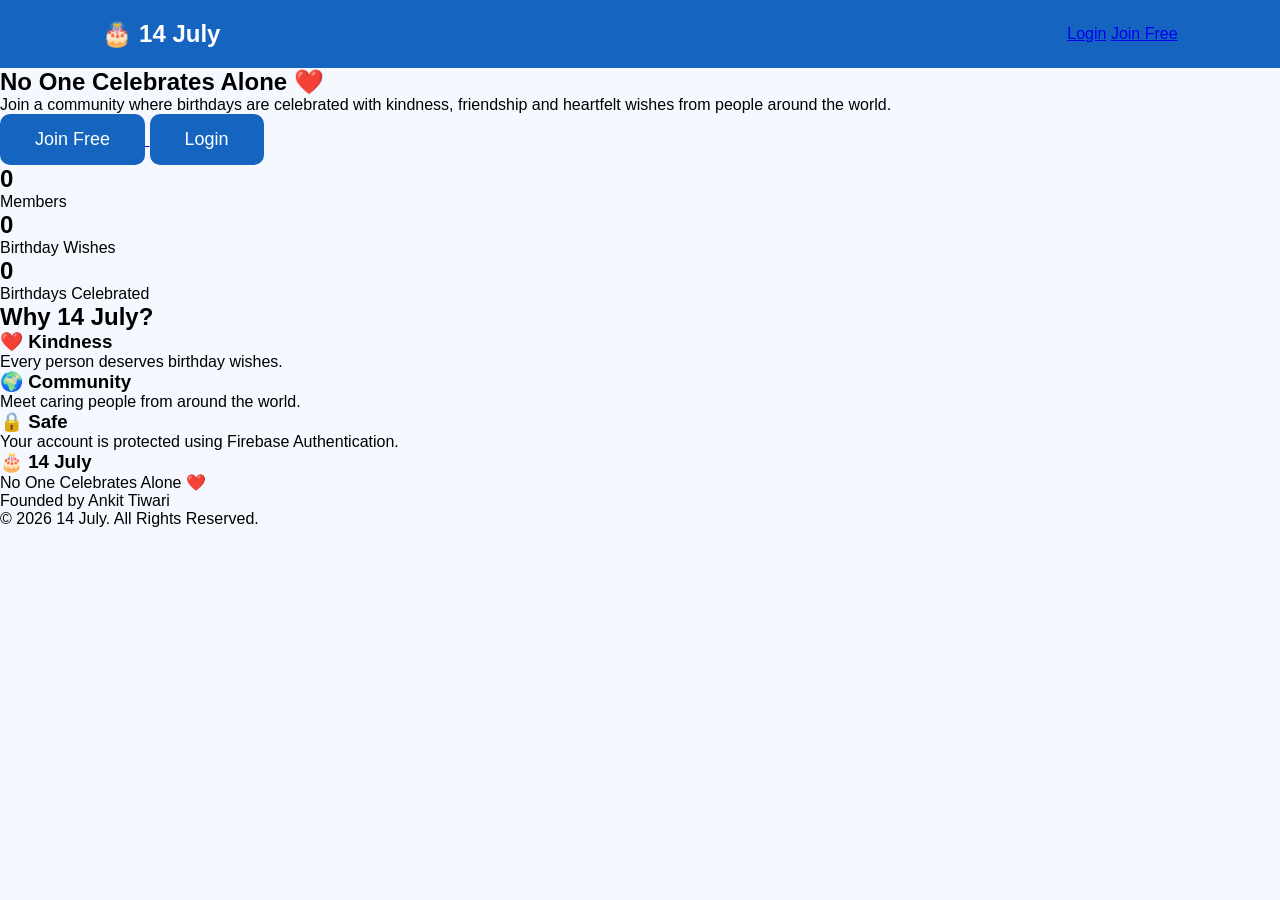
==== index.html @ d5cf1ef7 "Update index.html Signed-off-by: ankittiwari43344343-sketch <ankittiwari43344343@gmail.com>" ====
<!DOCTYPE html>
<html lang="en">
<head>
<meta charset="UTF-8">
<meta name="viewport" content="width=device-width, initial-scale=1.0">
<meta name="google-site-verification" content="__Jgooq0e42P83qPPJR_rXi9gDeQZb2mN57M9e2gWXY" />

<title>14 July | No One Celebrates Alone</title>

<meta name="description" content="14 July is a community where no one celebrates their birthday alone. Send birthday wishes and spread kindness.">

<link rel="stylesheet" href="style.css">
</head>

<body>

<header>
    <div class="logo">
        <h2>🎂 14 July</h2>
    </div>

    <nav>
        <a href="login.html">Login</a>
        <a href="signup.html" class="signup">Join Free</a>
    </nav>
</header>

<section class="hero">

    <div class="hero-text">

        <h1>No One Celebrates Alone ❤️</h1>

        <p>
            Join a community where birthdays are celebrated with kindness,
            friendship and heartfelt wishes from people around the world.
        </p>

        <div class="buttons">

            <a href="signup.html">
                <button class="primary">
                    Join Free
                </button>
            </a>

            <a href="login.html">
                <button class="secondary">
                    Login
                </button>
            </a>

        </div>

    </div>

</section>

<section class="stats">

<div class="card">
<h2>0</h2>
<p>Members</p>
</div>

<div class="card">
<h2>0</h2>
<p>Birthday Wishes</p>
</div>

<div class="card">
<h2>0</h2>
<p>Birthdays Celebrated</p>
</div>

</section>

<section class="about">

<h2>Why 14 July?</h2>

<div class="features">

<div class="feature">
<h3>❤️ Kindness</h3>
<p>Every person deserves birthday wishes.</p>
</div>

<div class="feature">
<h3>🌍 Community</h3>
<p>Meet caring people from around the world.</p>
</div>

<div class="feature">
<h3>🔒 Safe</h3>
<p>Your account is protected using Firebase Authentication.</p>
</div>

</div>

</section>

<footer>

<h3>🎂 14 July</h3>

<p>No One Celebrates Alone ❤️</p>

<p>Founded by Ankit Tiwari</p>

<p>© 2026 14 July. All Rights Reserved.</p>

</footer>

</body>
</html>
---- style.css ----
*{
margin:0;
padding:0;
box-sizing:border-box;
font-family:Arial,sans-serif;
}

body{
background:#f5f9ff;
}

header{
background:#1565c0;
color:white;
padding:20px 8%;
display:flex;
justify-content:space-between;
align-items:center;
}

header p{
font-size:14px;
}

.container{
display:flex;
justify-content:space-between;
align-items:center;
padding:60px 8%;
flex-wrap:wrap;
}

.left{
max-width:500px;
}

.left h1{
font-size:45px;
color:#1565c0;
margin-bottom:20px;
}

.left p{
font-size:20px;
color:#555;
margin-bottom:30px;
}

button{
background:#1565c0;
color:white;
border:none;
padding:15px 35px;
border-radius:10px;
font-size:18px;
cursor:pointer;
}

.right{
background:white;
padding:40px;
border-radius:20px;
box-shadow:0 10px 30px rgba(0,0,0,.15);
max-width:350px;
text-align:center;
}

.right h2{
color:#1565c0;
margin-bottom:15px;
}

@media(max-width:768px){
.container{
flex-direction:column;
text-align:center;
}

.left{
margin-bottom:40px;
}
}
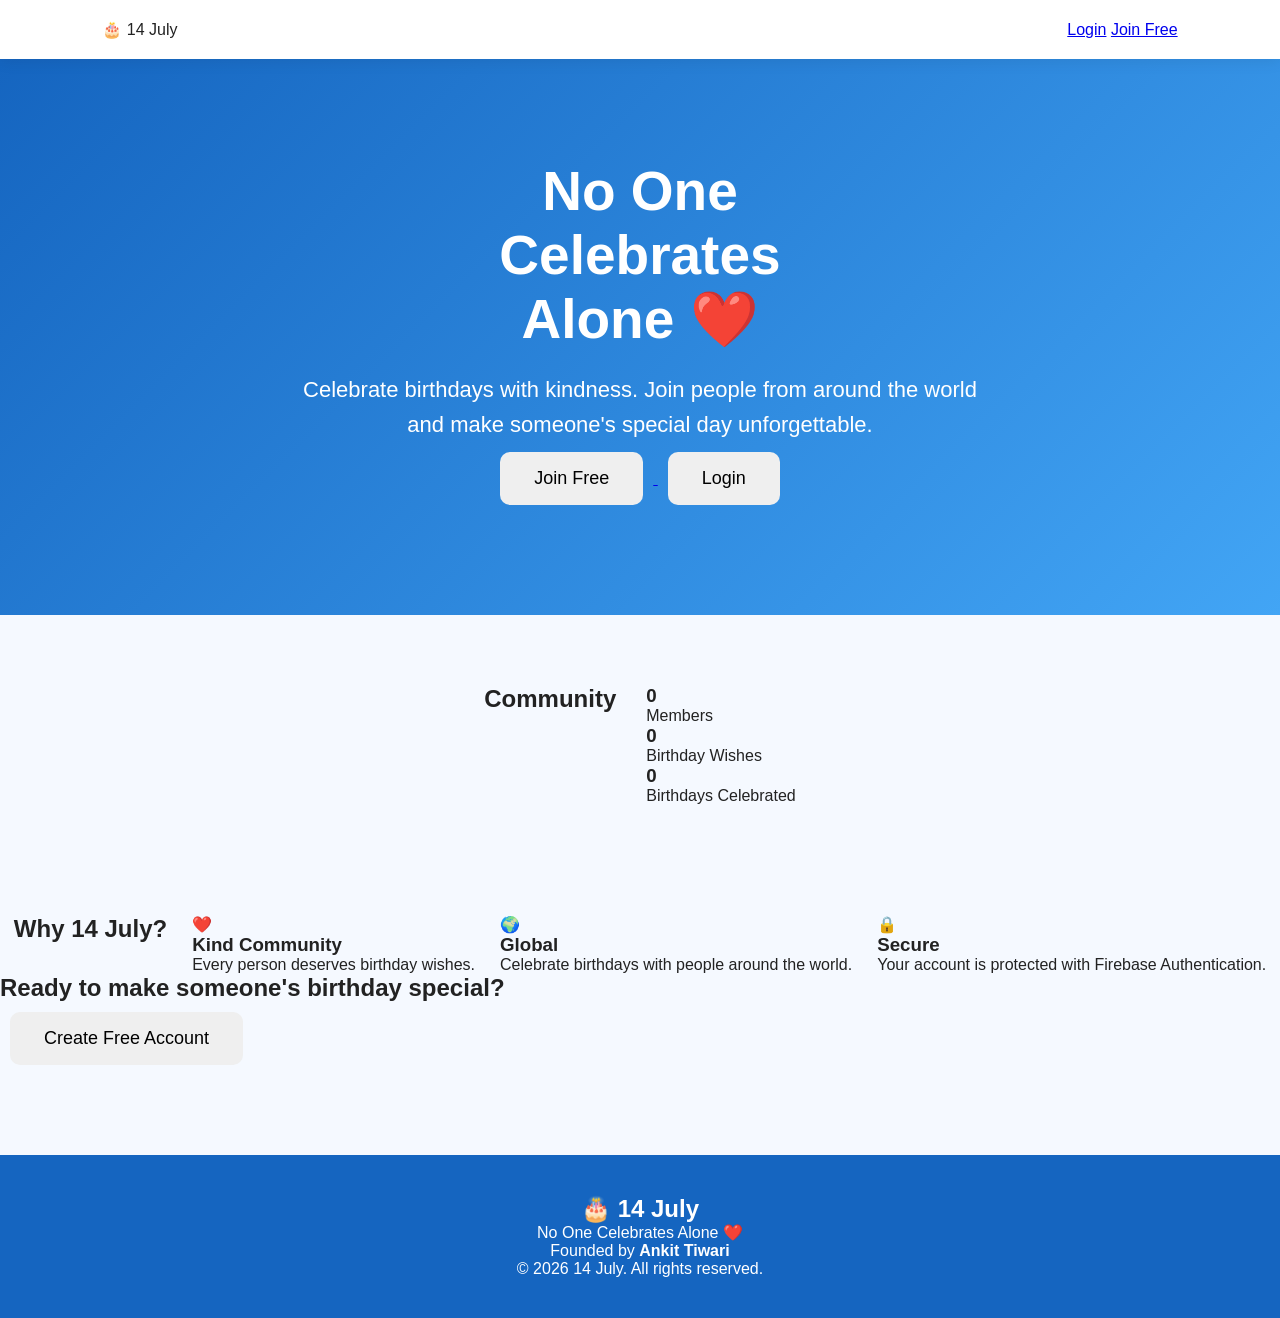
==== commit 4c2cc8ab: "Update index.html Signed-off-by: ankittiwari43344343-sketch <ankittiwari43344343@gmail.com>" ====
--- a/index.html
+++ b/index.html
@@ -3,51 +3,51 @@
 <head>
 <meta charset="UTF-8">
 <meta name="viewport" content="width=device-width, initial-scale=1.0">
+
 <meta name="google-site-verification" content="__Jgooq0e42P83qPPJR_rXi9gDeQZb2mN57M9e2gWXY" />
 
 <title>14 July | No One Celebrates Alone</title>
 
-<meta name="description" content="14 July is a community where no one celebrates their birthday alone. Send birthday wishes and spread kindness.">
+<meta name="description" content="A community where nobody celebrates their birthday alone.">
 
 <link rel="stylesheet" href="style.css">
 </head>
 
 <body>
 
-<header>
+<header class="navbar">
+
     <div class="logo">
-        <h2>🎂 14 July</h2>
+        🎂 <span>14 July</span>
     </div>
 
-    <nav>
-        <a href="login.html">Login</a>
-        <a href="signup.html" class="signup">Join Free</a>
-    </nav>
+    <div class="nav-buttons">
+        <a href="login.html" class="login-btn">Login</a>
+        <a href="signup.html" class="join-btn">Join Free</a>
+    </div>
+
 </header>
 
 <section class="hero">
 
-    <div class="hero-text">
+    <div class="hero-content">
 
-        <h1>No One Celebrates Alone ❤️</h1>
+        <h1>No One<br>Celebrates<br>Alone ❤️</h1>
 
         <p>
-            Join a community where birthdays are celebrated with kindness,
-            friendship and heartfelt wishes from people around the world.
+            Celebrate birthdays with kindness.
+            Join people from around the world and
+            make someone's special day unforgettable.
         </p>
 
-        <div class="buttons">
+        <div class="hero-buttons">
 
             <a href="signup.html">
-                <button class="primary">
-                    Join Free
-                </button>
+                <button class="primary-btn">Join Free</button>
             </a>
 
             <a href="login.html">
-                <button class="secondary">
-                    Login
-                </button>
+                <button class="secondary-btn">Login</button>
             </a>
 
         </div>
@@ -58,57 +58,72 @@
 
 <section class="stats">
 
-<div class="card">
-<h2>0</h2>
-<p>Members</p>
-</div>
+    <h2>Community</h2>
 
-<div class="card">
-<h2>0</h2>
-<p>Birthday Wishes</p>
-</div>
+    <div class="stats-grid">
 
-<div class="card">
-<h2>0</h2>
-<p>Birthdays Celebrated</p>
-</div>
+        <div class="stat-card">
+            <h3>0</h3>
+            <p>Members</p>
+        </div>
+
+        <div class="stat-card">
+            <h3>0</h3>
+            <p>Birthday Wishes</p>
+        </div>
+
+        <div class="stat-card">
+            <h3>0</h3>
+            <p>Birthdays Celebrated</p>
+        </div>
+
+    </div>
 
 </section>
 
-<section class="about">
+<section class="features">
 
-<h2>Why 14 July?</h2>
+    <h2>Why 14 July?</h2>
 
-<div class="features">
+    <div class="feature-card">
+        ❤️
+        <h3>Kind Community</h3>
+        <p>Every person deserves birthday wishes.</p>
+    </div>
 
-<div class="feature">
-<h3>❤️ Kindness</h3>
-<p>Every person deserves birthday wishes.</p>
-</div>
+    <div class="feature-card">
+        🌍
+        <h3>Global</h3>
+        <p>Celebrate birthdays with people around the world.</p>
+    </div>
 
-<div class="feature">
-<h3>🌍 Community</h3>
-<p>Meet caring people from around the world.</p>
-</div>
+    <div class="feature-card">
+        🔒
+        <h3>Secure</h3>
+        <p>Your account is protected with Firebase Authentication.</p>
+    </div>
 
-<div class="feature">
-<h3>🔒 Safe</h3>
-<p>Your account is protected using Firebase Authentication.</p>
-</div>
+</section>
 
-</div>
+<section class="cta">
+
+    <h2>Ready to make someone's birthday special?</h2>
+
+    <a href="signup.html">
+        <button class="primary-btn">Create Free Account</button>
+    </a>
 
 </section>
 
 <footer>
 
-<h3>🎂 14 July</h3>
+    <h2>🎂 14 July</h2>
 
-<p>No One Celebrates Alone ❤️</p>
+    <p>No One Celebrates Alone ❤️</p>
 
-<p>Founded by Ankit Tiwari</p>
+    <p>Founded by <strong>Ankit Tiwari</strong></p>
 
-<p>© 2026 14 July. All Rights Reserved.</p>
+    <p>© 2026 14 July. All rights reserved.</p>
 
 </footer>
 
--- a/style.css
+++ b/style.css
@@ -1,82 +1,164 @@
 *{
-margin:0;
-padding:0;
-box-sizing:border-box;
-font-family:Arial,sans-serif;
+    margin:0;
+    padding:0;
+    box-sizing:border-box;
+    font-family:Arial,sans-serif;
 }
 
 body{
-background:#f5f9ff;
+    background:#f5f9ff;
+    color:#222;
 }
 
 header{
-background:#1565c0;
-color:white;
-padding:20px 8%;
-display:flex;
-justify-content:space-between;
-align-items:center;
+    display:flex;
+    justify-content:space-between;
+    align-items:center;
+    padding:20px 8%;
+    background:white;
+    box-shadow:0 2px 15px rgba(0,0,0,.08);
+    position:sticky;
+    top:0;
 }
 
-header p{
-font-size:14px;
+.logo h2{
+    color:#1565c0;
 }
 
-.container{
-display:flex;
-justify-content:space-between;
-align-items:center;
-padding:60px 8%;
-flex-wrap:wrap;
+nav a{
+    text-decoration:none;
+    color:#1565c0;
+    margin-left:20px;
+    font-weight:bold;
 }
 
-.left{
-max-width:500px;
+.signup{
+    background:#1565c0;
+    color:white;
+    padding:10px 20px;
+    border-radius:8px;
 }
 
-.left h1{
-font-size:45px;
-color:#1565c0;
-margin-bottom:20px;
+.hero{
+    display:flex;
+    justify-content:center;
+    align-items:center;
+    text-align:center;
+    padding:100px 20px;
+    background:linear-gradient(135deg,#1565c0,#42a5f5);
+    color:white;
 }
 
-.left p{
-font-size:20px;
-color:#555;
-margin-bottom:30px;
+.hero h1{
+    font-size:55px;
+    margin-bottom:20px;
+}
+
+.hero p{
+    font-size:22px;
+    max-width:700px;
+    margin:auto;
+    line-height:1.6;
+}
+
+.buttons{
+    margin-top:40px;
 }
 
 button{
-background:#1565c0;
-color:white;
-border:none;
-padding:15px 35px;
-border-radius:10px;
-font-size:18px;
-cursor:pointer;
+    border:none;
+    cursor:pointer;
+    border-radius:10px;
+    padding:16px 34px;
+    font-size:18px;
+    margin:10px;
+    transition:.3s;
 }
 
-.right{
-background:white;
-padding:40px;
-border-radius:20px;
-box-shadow:0 10px 30px rgba(0,0,0,.15);
-max-width:350px;
-text-align:center;
+.primary{
+    background:white;
+    color:#1565c0;
 }
 
-.right h2{
-color:#1565c0;
-margin-bottom:15px;
+.secondary{
+    background:transparent;
+    color:white;
+    border:2px solid white;
+}
+
+button:hover{
+    transform:translateY(-3px);
+}
+
+.stats{
+    display:flex;
+    justify-content:center;
+    gap:30px;
+    padding:70px 8%;
+    flex-wrap:wrap;
+}
+
+.card{
+    width:250px;
+    background:white;
+    border-radius:18px;
+    padding:35px;
+    text-align:center;
+    box-shadow:0 10px 25px rgba(0,0,0,.08);
+}
+
+.card h2{
+    color:#1565c0;
+    font-size:42px;
+}
+
+.about{
+    padding:80px 8%;
+    text-align:center;
+}
+
+.features{
+    display:flex;
+    justify-content:center;
+    gap:25px;
+    margin-top:40px;
+    flex-wrap:wrap;
+}
+
+.feature{
+    width:280px;
+    background:white;
+    padding:30px;
+    border-radius:18px;
+    box-shadow:0 10px 25px rgba(0,0,0,.08);
+}
+
+footer{
+    background:#1565c0;
+    color:white;
+    text-align:center;
+    padding:40px 20px;
+    margin-top:80px;
 }
 
 @media(max-width:768px){
-.container{
-flex-direction:column;
-text-align:center;
+
+.hero h1{
+    font-size:38px;
 }
 
-.left{
-margin-bottom:40px;
+.hero p{
+    font-size:18px;
 }
+
+header{
+    flex-direction:column;
+    gap:15px;
 }
+
+nav{
+    display:flex;
+    gap:15px;
+}
+
+}
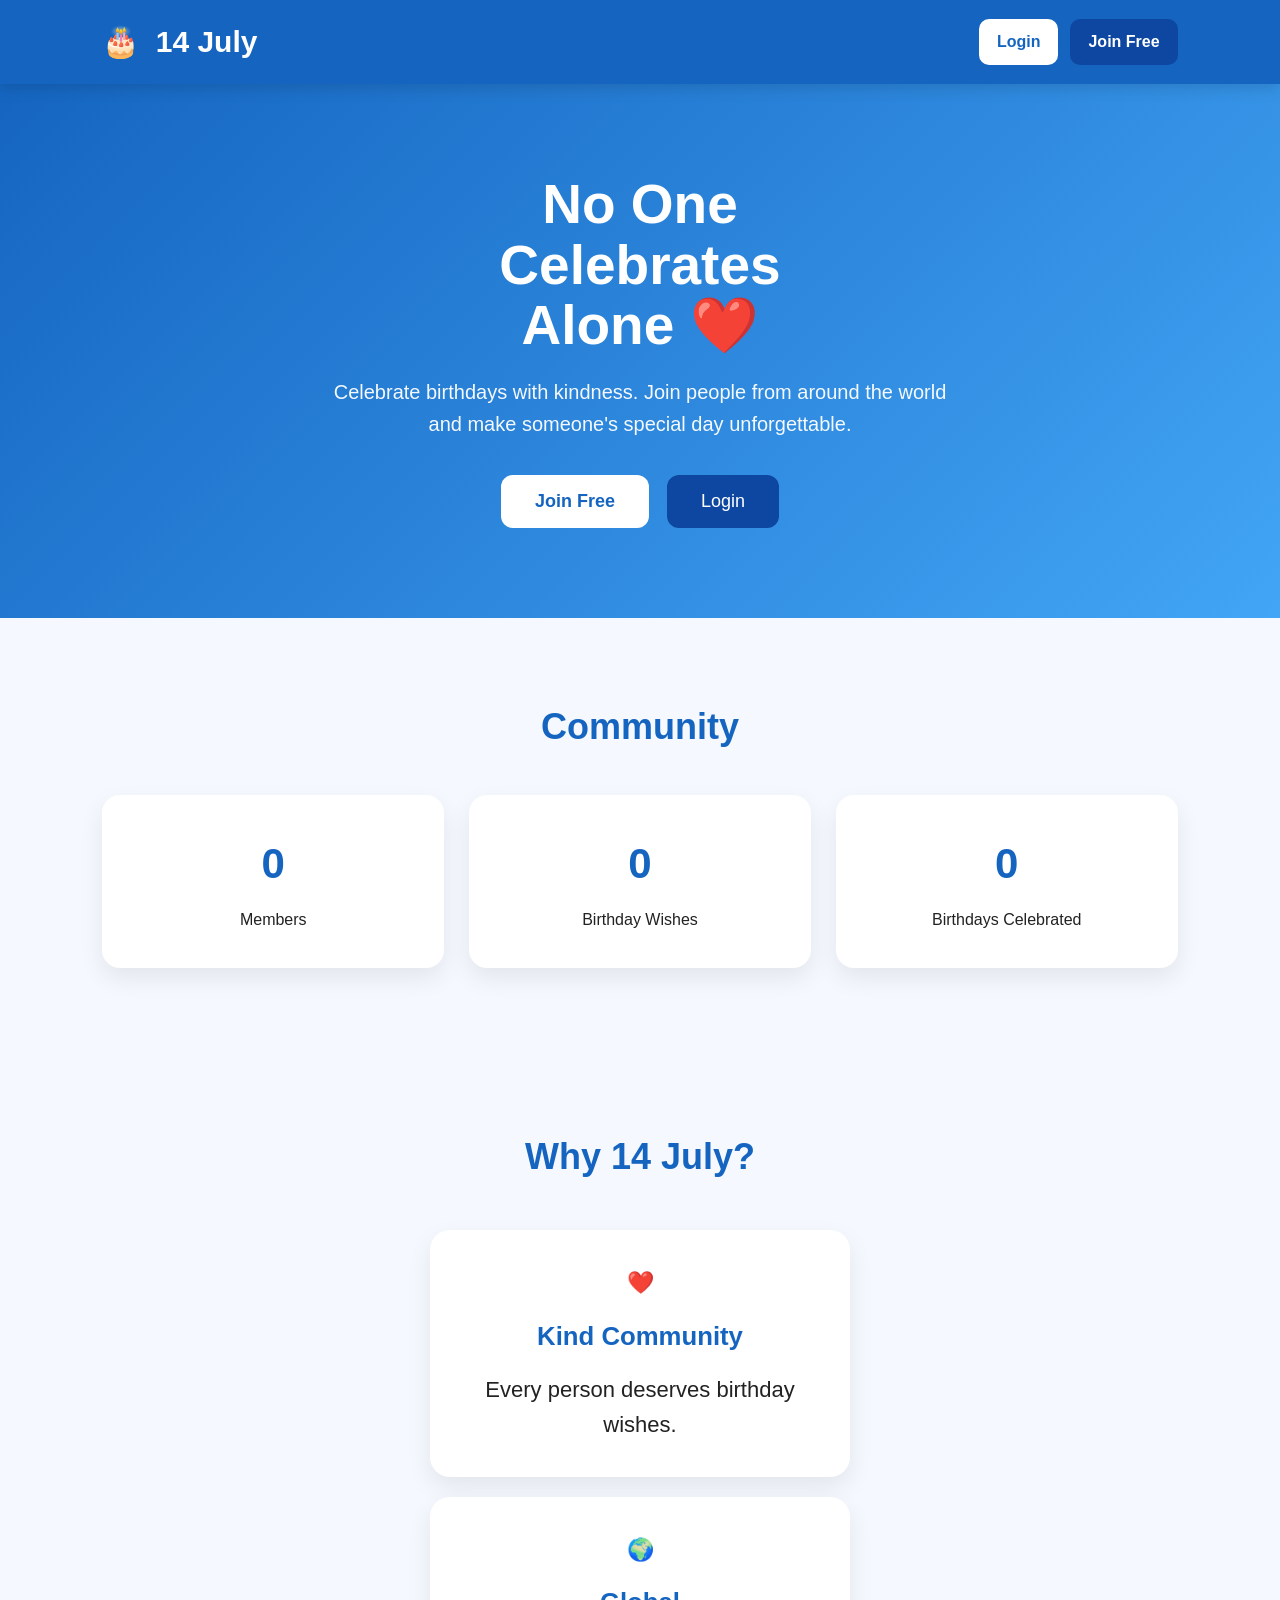
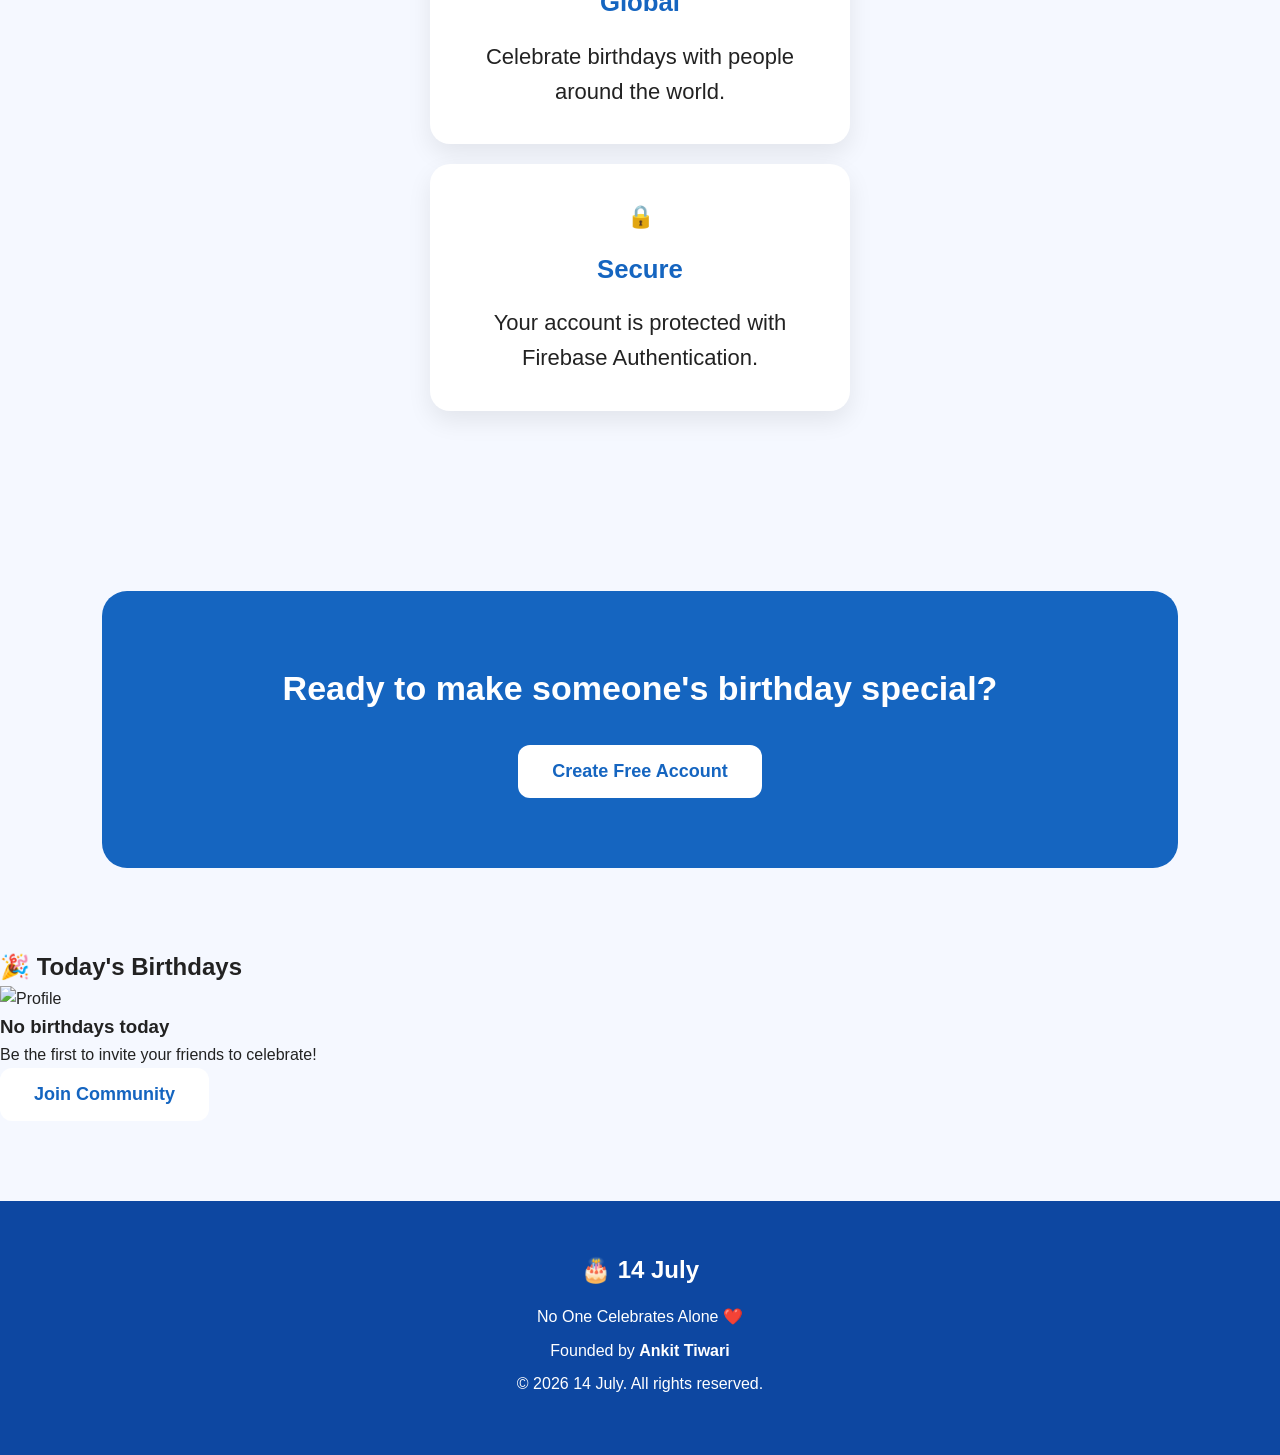
==== commit 247eb598: "Update index.html Signed-off-by: ankittiwari43344343-sketch <ankittiwari43344343@gmail.com>" ====
--- a/index.html
+++ b/index.html
@@ -114,6 +114,25 @@
     </a>
 
 </section>
+    <section class="today-birthday">
+
+<h2>🎉 Today's Birthdays</h2>
+
+<div class="birthday-card">
+
+<img src="https://via.placeholder.com/80" alt="Profile">
+
+<h3>No birthdays today</h3>
+
+<p>Be the first to invite your friends to celebrate!</p>
+
+<a href="signup.html">
+<button class="primary-btn">Join Community</button>
+</a>
+
+</div>
+
+    </section>
 
 <footer>
 
--- a/style.css
+++ b/style.css
@@ -1,164 +1,253 @@
 *{
-    margin:0;
-    padding:0;
-    box-sizing:border-box;
-    font-family:Arial,sans-serif;
+margin:0;
+padding:0;
+box-sizing:border-box;
+font-family:Arial,sans-serif;
 }
 
 body{
-    background:#f5f9ff;
-    color:#222;
-}
-
-header{
-    display:flex;
-    justify-content:space-between;
-    align-items:center;
-    padding:20px 8%;
-    background:white;
-    box-shadow:0 2px 15px rgba(0,0,0,.08);
-    position:sticky;
-    top:0;
-}
-
-.logo h2{
-    color:#1565c0;
-}
-
-nav a{
-    text-decoration:none;
-    color:#1565c0;
-    margin-left:20px;
-    font-weight:bold;
-}
-
-.signup{
-    background:#1565c0;
-    color:white;
-    padding:10px 20px;
-    border-radius:8px;
+background:#f5f8ff;
+color:#222;
+line-height:1.6;
+}
+
+.navbar{
+display:flex;
+justify-content:space-between;
+align-items:center;
+padding:18px 8%;
+background:#1565c0;
+color:white;
+position:sticky;
+top:0;
+z-index:1000;
+box-shadow:0 3px 15px rgba(0,0,0,.15);
+}
+
+.logo{
+font-size:30px;
+font-weight:bold;
+}
+
+.logo span{
+margin-left:8px;
+}
+
+.nav-buttons{
+display:flex;
+gap:12px;
+}
+
+.nav-buttons a{
+text-decoration:none;
+padding:10px 18px;
+border-radius:10px;
+font-weight:bold;
+transition:.3s;
+}
+
+.login-btn{
+background:white;
+color:#1565c0;
+}
+
+.join-btn{
+background:#0d47a1;
+color:white;
 }
 
 .hero{
-    display:flex;
-    justify-content:center;
-    align-items:center;
-    text-align:center;
-    padding:100px 20px;
-    background:linear-gradient(135deg,#1565c0,#42a5f5);
-    color:white;
+padding:90px 8%;
+text-align:center;
+background:linear-gradient(135deg,#1565c0,#42a5f5);
+color:white;
 }
 
 .hero h1{
-    font-size:55px;
-    margin-bottom:20px;
+font-size:55px;
+margin-bottom:20px;
+line-height:1.1;
 }
 
 .hero p{
-    font-size:22px;
-    max-width:700px;
-    margin:auto;
-    line-height:1.6;
-}
-
-.buttons{
-    margin-top:40px;
+font-size:20px;
+max-width:650px;
+margin:auto;
+opacity:.95;
+}
+
+.hero-buttons{
+margin-top:35px;
+display:flex;
+justify-content:center;
+gap:18px;
+flex-wrap:wrap;
 }
 
 button{
-    border:none;
-    cursor:pointer;
-    border-radius:10px;
-    padding:16px 34px;
-    font-size:18px;
-    margin:10px;
-    transition:.3s;
-}
-
-.primary{
-    background:white;
-    color:#1565c0;
-}
-
-.secondary{
-    background:transparent;
-    color:white;
-    border:2px solid white;
+padding:16px 34px;
+border:none;
+border-radius:12px;
+font-size:18px;
+cursor:pointer;
+transition:.3s;
+}
+
+.primary-btn{
+background:white;
+color:#1565c0;
+font-weight:bold;
+}
+
+.secondary-btn{
+background:#0d47a1;
+color:white;
 }
 
 button:hover{
-    transform:translateY(-3px);
+transform:translateY(-4px);
 }
 
 .stats{
-    display:flex;
-    justify-content:center;
-    gap:30px;
-    padding:70px 8%;
-    flex-wrap:wrap;
-}
-
-.card{
-    width:250px;
-    background:white;
-    border-radius:18px;
-    padding:35px;
-    text-align:center;
-    box-shadow:0 10px 25px rgba(0,0,0,.08);
-}
-
-.card h2{
-    color:#1565c0;
-    font-size:42px;
-}
-
-.about{
-    padding:80px 8%;
-    text-align:center;
+padding:80px 8%;
+text-align:center;
+}
+
+.stats h2{
+font-size:36px;
+color:#1565c0;
+margin-bottom:40px;
+}
+
+.stats-grid{
+display:grid;
+grid-template-columns:repeat(auto-fit,minmax(220px,1fr));
+gap:25px;
+}
+
+.stat-card{
+background:white;
+padding:35px;
+border-radius:18px;
+box-shadow:0 10px 25px rgba(0,0,0,.08);
+}
+
+.stat-card h3{
+font-size:42px;
+color:#1565c0;
+margin-bottom:10px;
 }
 
 .features{
-    display:flex;
-    justify-content:center;
-    gap:25px;
-    margin-top:40px;
-    flex-wrap:wrap;
-}
-
-.feature{
-    width:280px;
-    background:white;
-    padding:30px;
-    border-radius:18px;
-    box-shadow:0 10px 25px rgba(0,0,0,.08);
+padding:80px 8%;
+text-align:center;
+}
+
+.features h2{
+font-size:36px;
+color:#1565c0;
+margin-bottom:45px;
+}
+
+.feature-card{
+background:white;
+padding:35px;
+margin:20px auto;
+max-width:420px;
+border-radius:20px;
+box-shadow:0 10px 25px rgba(0,0,0,.08);
+font-size:22px;
+}
+
+.feature-card h3{
+margin:15px 0;
+color:#1565c0;
+}
+
+.cta{
+margin:80px 8%;
+padding:70px 30px;
+text-align:center;
+background:#1565c0;
+color:white;
+border-radius:25px;
+}
+
+.cta h2{
+margin-bottom:30px;
+font-size:34px;
 }
 
 footer{
-    background:#1565c0;
-    color:white;
-    text-align:center;
-    padding:40px 20px;
-    margin-top:80px;
+margin-top:80px;
+padding:50px 20px;
+background:#0d47a1;
+color:white;
+text-align:center;
+}
+
+footer h2{
+margin-bottom:15px;
+}
+
+footer p{
+margin:8px 0;
 }
 
 @media(max-width:768px){
 
+.logo{
+font-size:22px;
+}
+
+.navbar{
+padding:15px;
+}
+
+.nav-buttons a{
+padding:8px 12px;
+font-size:14px;
+}
+
+.hero{
+padding:60px 20px;
+}
+
 .hero h1{
-    font-size:38px;
+font-size:42px;
 }
 
 .hero p{
-    font-size:18px;
-}
-
-header{
-    flex-direction:column;
-    gap:15px;
-}
-
-nav{
-    display:flex;
-    gap:15px;
-}
-
-}
+font-size:17px;
+}
+
+.hero-buttons{
+flex-direction:column;
+}
+
+.hero-buttons button{
+width:100%;
+}
+
+.stats{
+padding:50px 20px;
+}
+
+.features{
+padding:50px 20px;
+}
+
+.feature-card{
+max-width:100%;
+}
+
+.cta{
+margin:40px 20px;
+padding:40px 20px;
+}
+
+.cta h2{
+font-size:28px;
+}
+
+}
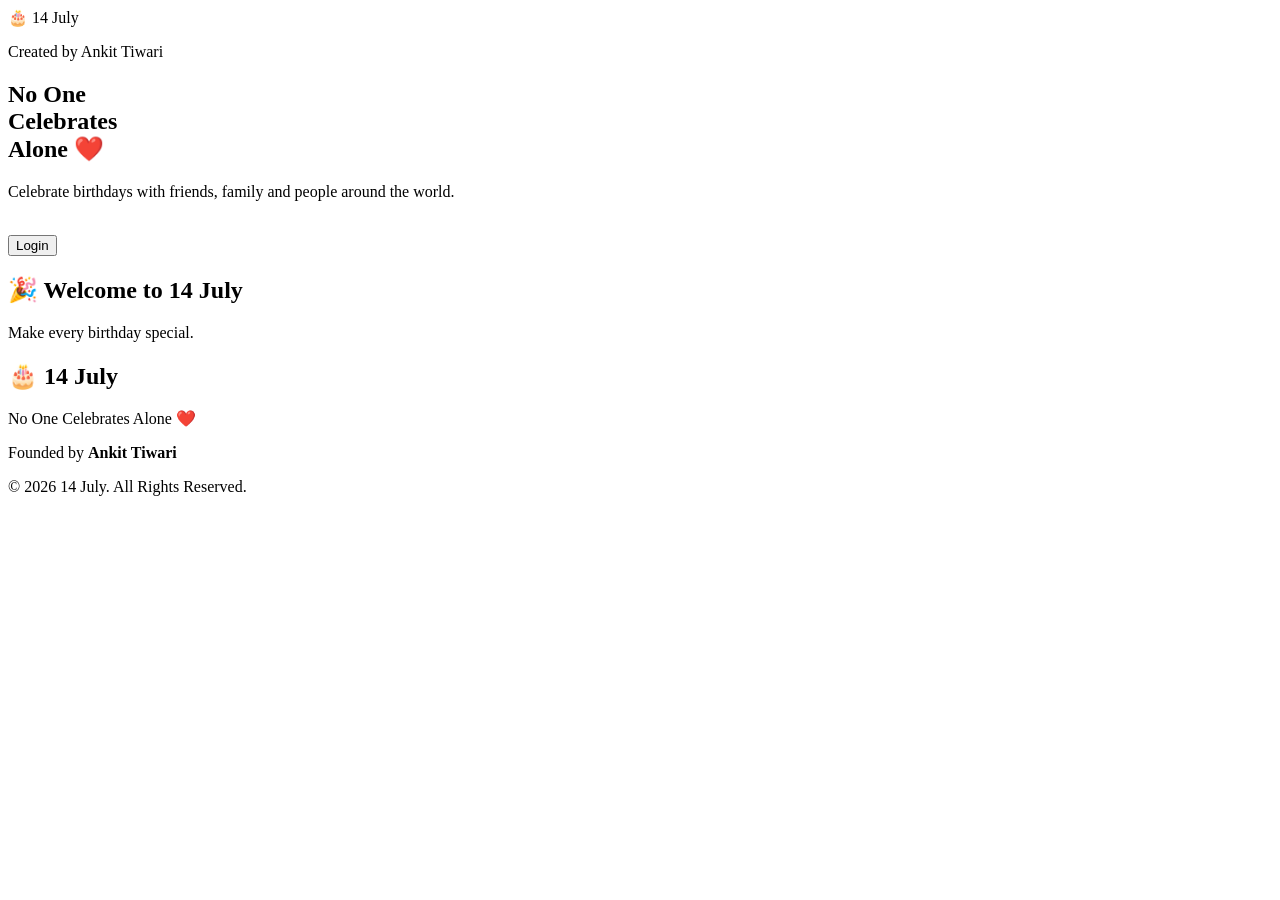
==== commit 0ab9e67f: "Update index.html Signed-off-by: ankittiwari43344343-sketch <ankittiwari43344343@gmail.com>" ====
--- a/index.html
+++ b/index.html
@@ -1,18 +1,3 @@
-<!DOCTYPE html>
-<html lang="en">
-<head>
-<meta charset="UTF-8">
-<meta name="viewport" content="width=device-width, initial-scale=1.0">
-
-<meta name="google-site-verification" content="__Jgooq0e42P83qPPJR_rXi9gDeQZb2mN57M9e2gWXY" />
-
-<title>14 July | No One Celebrates Alone</title>
-
-<meta name="description" content="A community where nobody celebrates their birthday alone.">
-
-<link rel="stylesheet" href="style.css">
-</head>
-
 <body>
 
 <header class="navbar">
@@ -21,130 +6,49 @@
         🎂 <span>14 July</span>
     </div>
 
-    <div class="nav-buttons">
-        <a href="login.html" class="login-btn">Login</a>
-        <a href="signup.html" class="join-btn">Join Free</a>
-    </div>
+    <p class="founder">Created by Ankit Tiwari</p>
 
 </header>
 
 <section class="hero">
 
-    <div class="hero-content">
+    <h1>No One<br>Celebrates<br>Alone ❤️</h1>
 
-        <h1>No One<br>Celebrates<br>Alone ❤️</h1>
+    <p>
+        Celebrate birthdays with friends,
+        family and people around the world.
+    </p>
 
-        <p>
-            Celebrate birthdays with kindness.
-            Join people from around the world and
-            make someone's special day unforgettable.
-        </p>
+    <br>
 
-        <div class="hero-buttons">
+    <a href="login.html">
+        <button class="primary-btn">Login</button>
+    </a>
 
-            <a href="signup.html">
-                <button class="primary-btn">Join Free</button>
-            </a>
+</section>
 
-            <a href="login.html">
-                <button class="secondary-btn">Login</button>
-            </a>
+<section class="welcome">
 
-        </div>
+    <div class="welcome-card">
+
+        <h2>🎉 Welcome to 14 July</h2>
+
+        <p>Make every birthday special.</p>
 
     </div>
 
 </section>
 
-<section class="stats">
-
-    <h2>Community</h2>
-
-    <div class="stats-grid">
-
-        <div class="stat-card">
-            <h3>0</h3>
-            <p>Members</p>
-        </div>
-
-        <div class="stat-card">
-            <h3>0</h3>
-            <p>Birthday Wishes</p>
-        </div>
-
-        <div class="stat-card">
-            <h3>0</h3>
-            <p>Birthdays Celebrated</p>
-        </div>
-
-    </div>
-
-</section>
-
-<section class="features">
-
-    <h2>Why 14 July?</h2>
-
-    <div class="feature-card">
-        ❤️
-        <h3>Kind Community</h3>
-        <p>Every person deserves birthday wishes.</p>
-    </div>
-
-    <div class="feature-card">
-        🌍
-        <h3>Global</h3>
-        <p>Celebrate birthdays with people around the world.</p>
-    </div>
-
-    <div class="feature-card">
-        🔒
-        <h3>Secure</h3>
-        <p>Your account is protected with Firebase Authentication.</p>
-    </div>
-
-</section>
-
-<section class="cta">
-
-    <h2>Ready to make someone's birthday special?</h2>
-
-    <a href="signup.html">
-        <button class="primary-btn">Create Free Account</button>
-    </a>
-
-</section>
-    <section class="today-birthday">
-
-<h2>🎉 Today's Birthdays</h2>
-
-<div class="birthday-card">
-
-<img src="https://via.placeholder.com/80" alt="Profile">
-
-<h3>No birthdays today</h3>
-
-<p>Be the first to invite your friends to celebrate!</p>
-
-<a href="signup.html">
-<button class="primary-btn">Join Community</button>
-</a>
-
-</div>
-
-    </section>
-
 <footer>
 
-    <h2>🎂 14 July</h2>
+<h2>🎂 14 July</h2>
 
-    <p>No One Celebrates Alone ❤️</p>
+<p>No One Celebrates Alone ❤️</p>
 
-    <p>Founded by <strong>Ankit Tiwari</strong></p>
+<p>Founded by <strong>Ankit Tiwari</strong></p>
 
-    <p>© 2026 14 July. All rights reserved.</p>
+<p>© 2026 14 July. All Rights Reserved.</p>
 
 </footer>
 
 </body>
-</html>
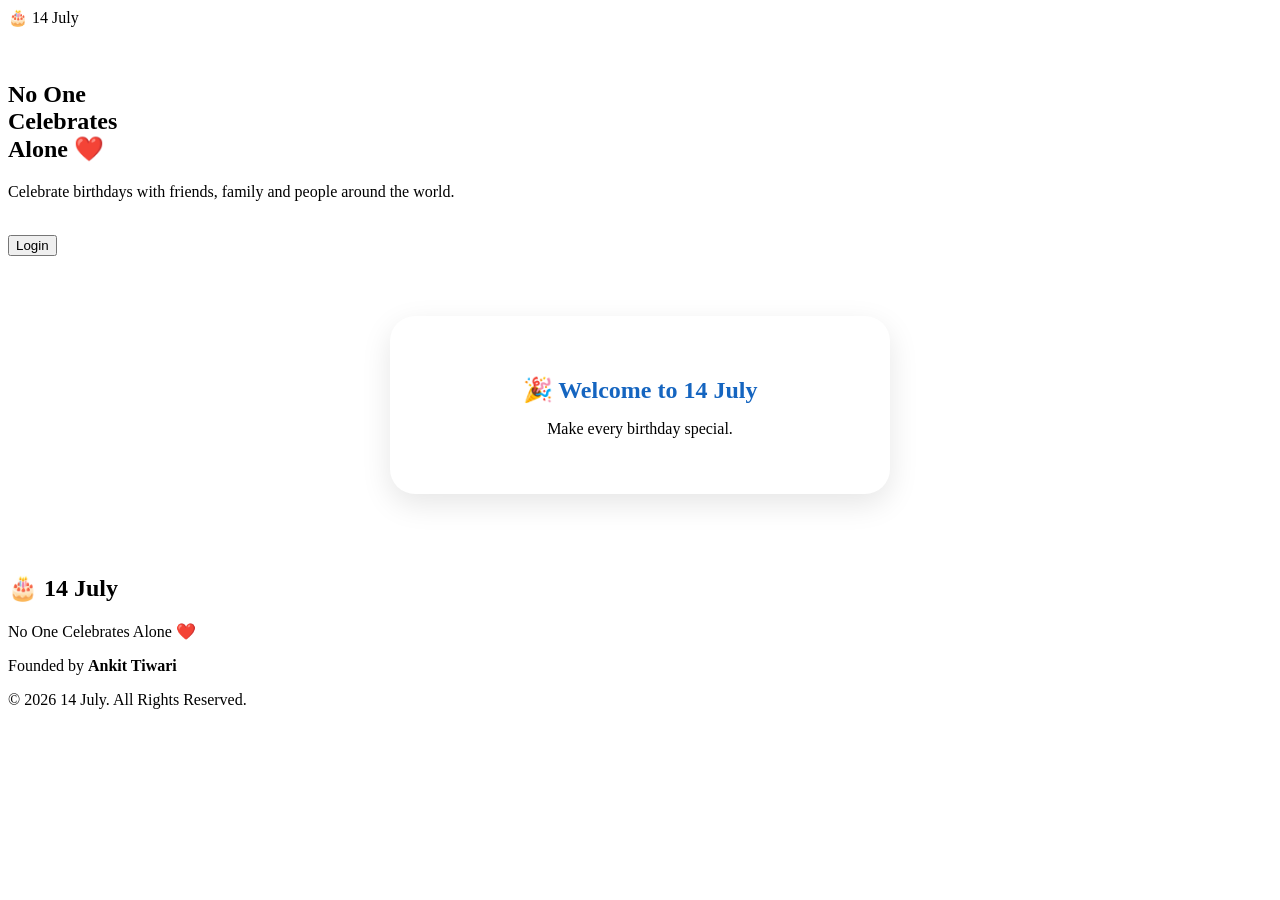
==== commit 67dae48a: "Update index.html Signed-off-by: ankittiwari43344343-sketch <ankittiwari43344343@gmail.com>" ====
--- a/index.html
+++ b/index.html
@@ -7,7 +7,7 @@
     </div>
 
     <p class="founder">Created by Ankit Tiwari</p>
-
+<link rel="stylesheet" href="style.css">
 </header>
 
 <section class="hero">
--- a/style.css
+++ b/style.css
@@ -0,0 +1,56 @@
+.welcome{
+padding:60px 20px;
+display:flex;
+justify-content:center;
+}
+
+.welcome-card{
+background:white;
+padding:40px;
+border-radius:25px;
+max-width:420px;
+width:100%;
+text-align:center;
+box-shadow:0 10px 30px rgba(0,0,0,.1);
+}
+
+.welcome-card h2{
+color:#1565c0;
+margin-bottom:15px;
+}
+
+.founder{
+font-size:16px;
+color:white;
+}
+
+@media(max-width:768px){
+
+.navbar{
+padding:15px;
+}
+
+.logo{
+font-size:22px;
+}
+
+.founder{
+font-size:12px;
+}
+
+.hero h1{
+font-size:64px;
+line-height:1.1;
+}
+
+.hero p{
+font-size:18px;
+margin-top:20px;
+}
+
+.primary-btn{
+width:220px;
+font-size:22px;
+}
+
+}
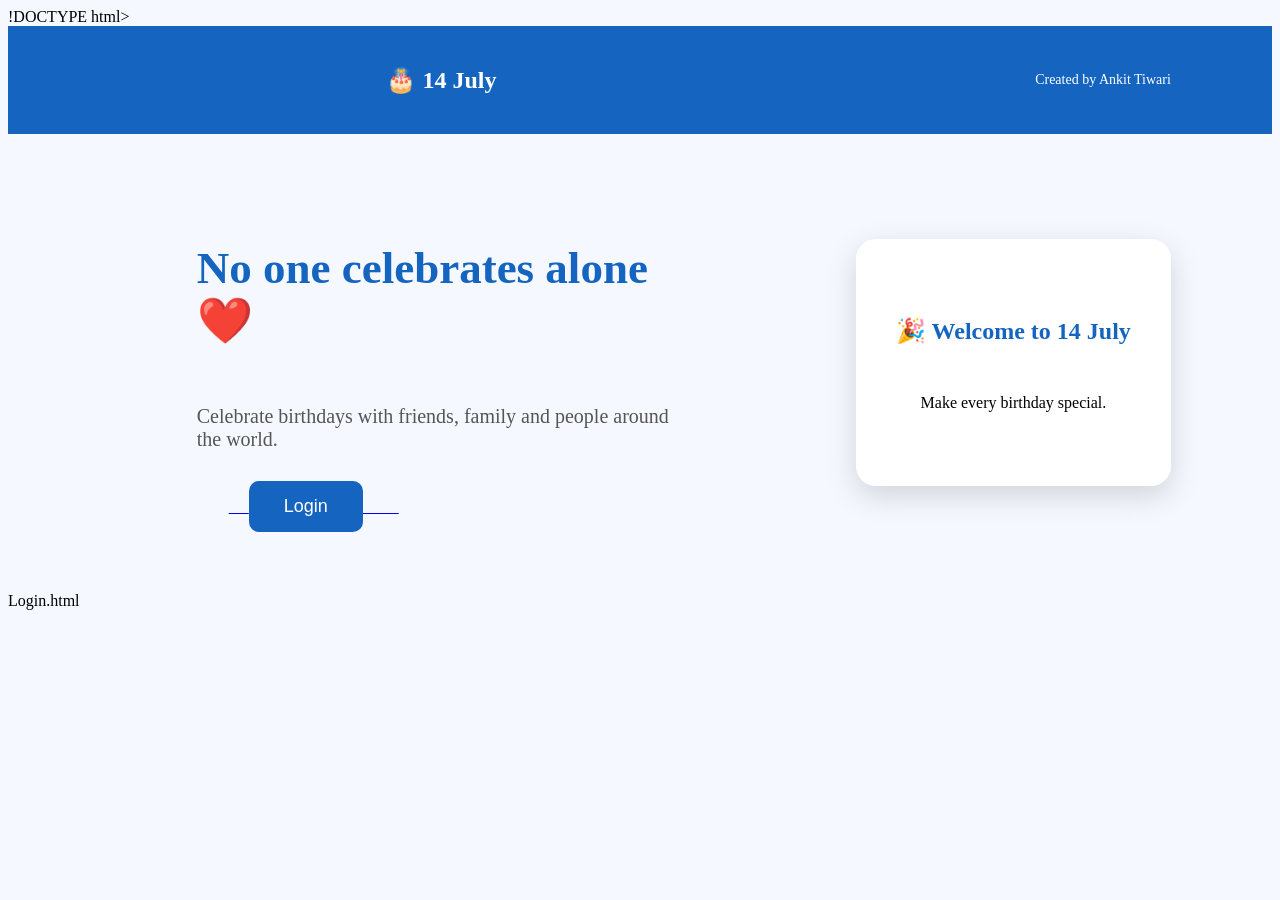
==== commit 56b6eb48: "Update index.html Signed-off-by: ankittiwari43344343-sketch <ankittiwari43344343@gmail.com>" ====
--- a/index.html
+++ b/index.html
@@ -1,54 +1,44 @@
+!DOCTYPE html>
+<html lang="en">
+<head>
+<meta charset="UTF-8">
+<meta name="viewport" content="width=device-width, initial-scale=1.0">
+<title>14 July</title>
+<link rel="stylesheet" href="style.css">
+</head>
 <body>
 
-<header class="navbar">
-
-    <div class="logo">
-        🎂 <span>14 July</span>
-    </div>
-
-    <p class="founder">Created by Ankit Tiwari</p>
-<link rel="stylesheet" href="style.css">
+<header>
+    <h2>🎂 14 July</h2>
+    <p>Created by Ankit Tiwari</p>
 </header>
 
-<section class="hero">
+<div class="container">
 
-    <h1>No One<br>Celebrates<br>Alone ❤️</h1>
+    <div class="left">
+        <h1>No one celebrates alone ❤️</h1>
+        <p>Celebrate birthdays with friends, family and people around the world.</p>
+        <a href="login.html">
+    <button class="login">Login</button>
+        </a>
+    </div>
 
-    <p>
-        Celebrate birthdays with friends,
-        family and people around the world.
-    </p>
+    <div class="right">
+        <h2>🎉 Welcome to 14 July</h2>
+        <p>Make every birthday special.</p>
+    </div>
 
-    <br>
-
-    <a href="login.html">
-        <button class="primary-btn">Login</button>
-    </a>
-
-</section>
-
-<section class="welcome">
-
-    <div class="welcome-card">
-
-        <h2>🎉 Welcome to 14 July</h2>
-
-        <p>Make every birthday special.</p>
-
-    </div>
-
-</section>
-
-<footer>
-
-<h2>🎂 14 July</h2>
-
-<p>No One Celebrates Alone ❤️</p>
-
-<p>Founded by <strong>Ankit Tiwari</strong></p>
-
-<p>© 2026 14 July. All Rights Reserved.</p>
-
-</footer>
+</div>
 
 </body>
+</html>
+Login.html
+<!DOCTYPE html>
+<html lang="en">
+<head>
+<meta charset="UTF-8">
+<meta name="viewport" content="width=device-width, initial-scale=1.0">
+<title>Login - 14 July</title>
+
+<style>
+*{
--- a/style.css
+++ b/style.css
@@ -1,56 +1,82 @@
-.welcome{
-padding:60px 20px;
-display:flex;
-justify-content:center;
+{
+margin:0;
+padding:0;
+box-sizing:border-box;
+font-family:Arial,sans-serif;
 }
 
-.welcome-card{
+body{
+background:#f5f9ff;
+}
+
+header{
+background:#1565c0;
+color:white;
+padding:20px 8%;
+display:flex;
+justify-content:space-between;
+align-items:center;
+}
+
+header p{
+font-size:14px;
+}
+
+.container{
+display:flex;
+justify-content:space-between;
+align-items:center;
+padding:60px 8%;
+flex-wrap:wrap;
+}
+
+.left{
+max-width:500px;
+}
+
+.left h1{
+font-size:45px;
+color:#1565c0;
+margin-bottom:20px;
+}
+
+.left p{
+font-size:20px;
+color:#555;
+margin-bottom:30px;
+}
+
+button{
+background:#1565c0;
+color:white;
+border:none;
+padding:15px 35px;
+border-radius:10px;
+font-size:18px;
+cursor:pointer;
+}
+
+.right{
 background:white;
 padding:40px;
-border-radius:25px;
-max-width:420px;
-width:100%;
+border-radius:20px;
+box-shadow:0 10px 30px rgba(0,0,0,.15);
+max-width:350px;
 text-align:center;
-box-shadow:0 10px 30px rgba(0,0,0,.1);
 }
 
-.welcome-card h2{
+.right h2{
 color:#1565c0;
 margin-bottom:15px;
 }
 
-.founder{
-font-size:16px;
-color:white;
+@media(max-width:768px){
+.container{
+flex-direction:column;
+text-align:center;
 }
 
-@media(max-width:768px){
-
-.navbar{
-padding:15px;
+.left{
+margin-bottom:40px;
 }
-
-.logo{
-font-size:22px;
 }
-
-.founder{
-font-size:12px;
-}
-
-.hero h1{
-font-size:64px;
-line-height:1.1;
-}
-
-.hero p{
-font-size:18px;
-margin-top:20px;
-}
-
-.primary-btn{
-width:220px;
-font-size:22px;
-}
-
-}
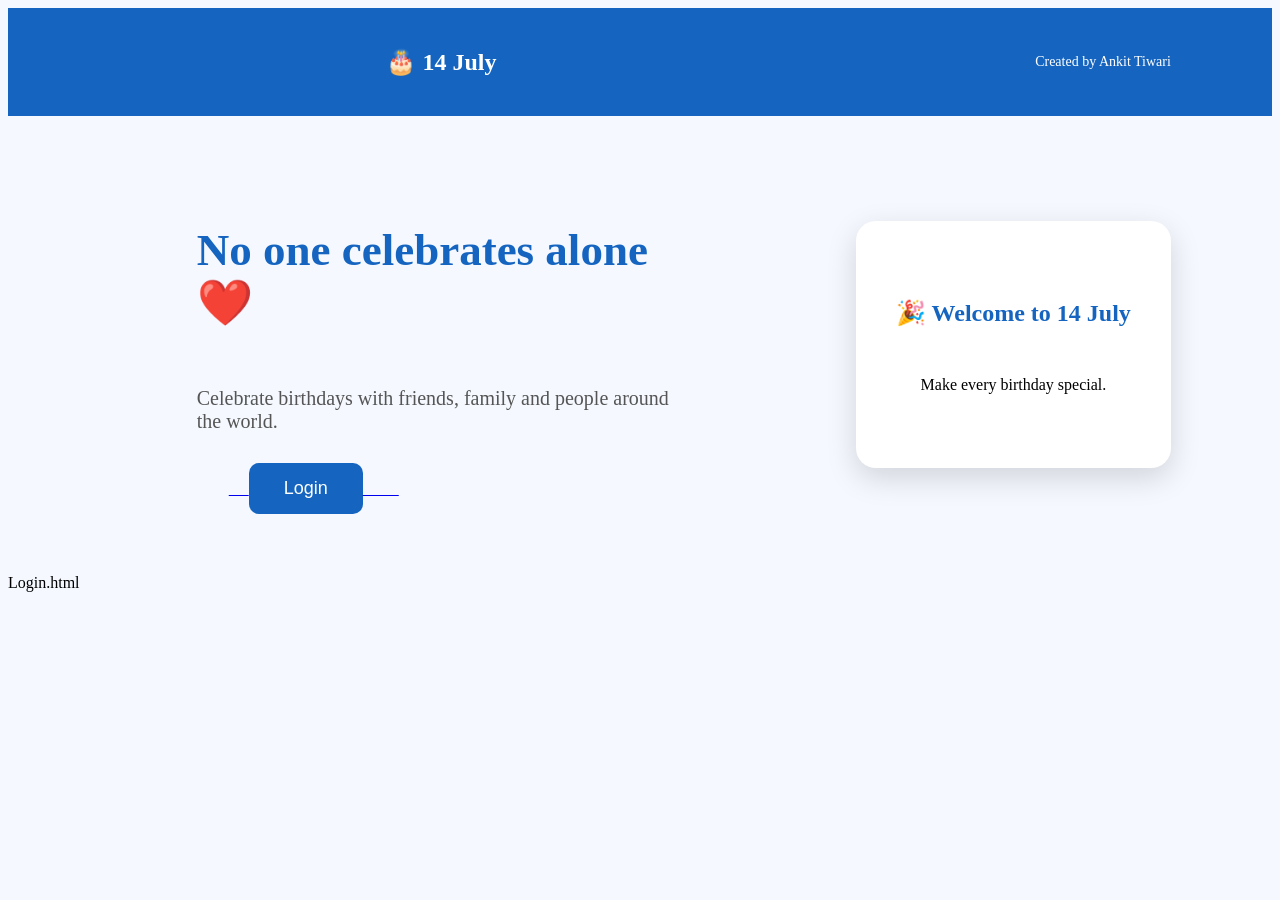
==== commit 2ca7eb9f: "Update index.html Signed-off-by: ankittiwari43344343-sketch <ankittiwari43344343@gmail.com>" ====
--- a/index.html
+++ b/index.html
@@ -1,4 +1,4 @@
-!DOCTYPE html>
+<!DOCTYPE html>
 <html lang="en">
 <head>
 <meta charset="UTF-8">
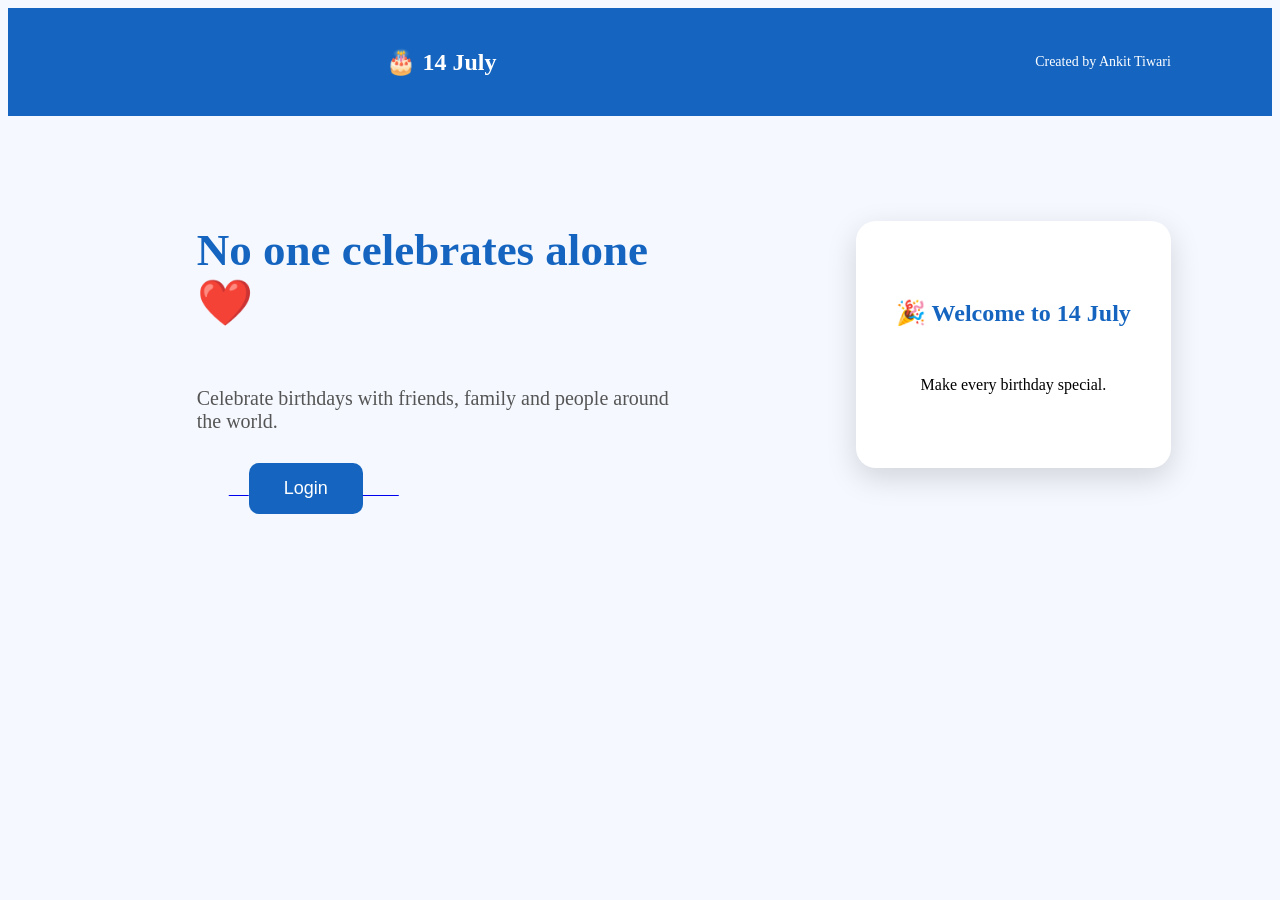
==== commit 9c151264: "Update index.html Signed-off-by: ankittiwari43344343-sketch <ankittiwari43344343@gmail.com>" ====
--- a/index.html
+++ b/index.html
@@ -32,7 +32,6 @@
 
 </body>
 </html>
-Login.html
 <!DOCTYPE html>
 <html lang="en">
 <head>
